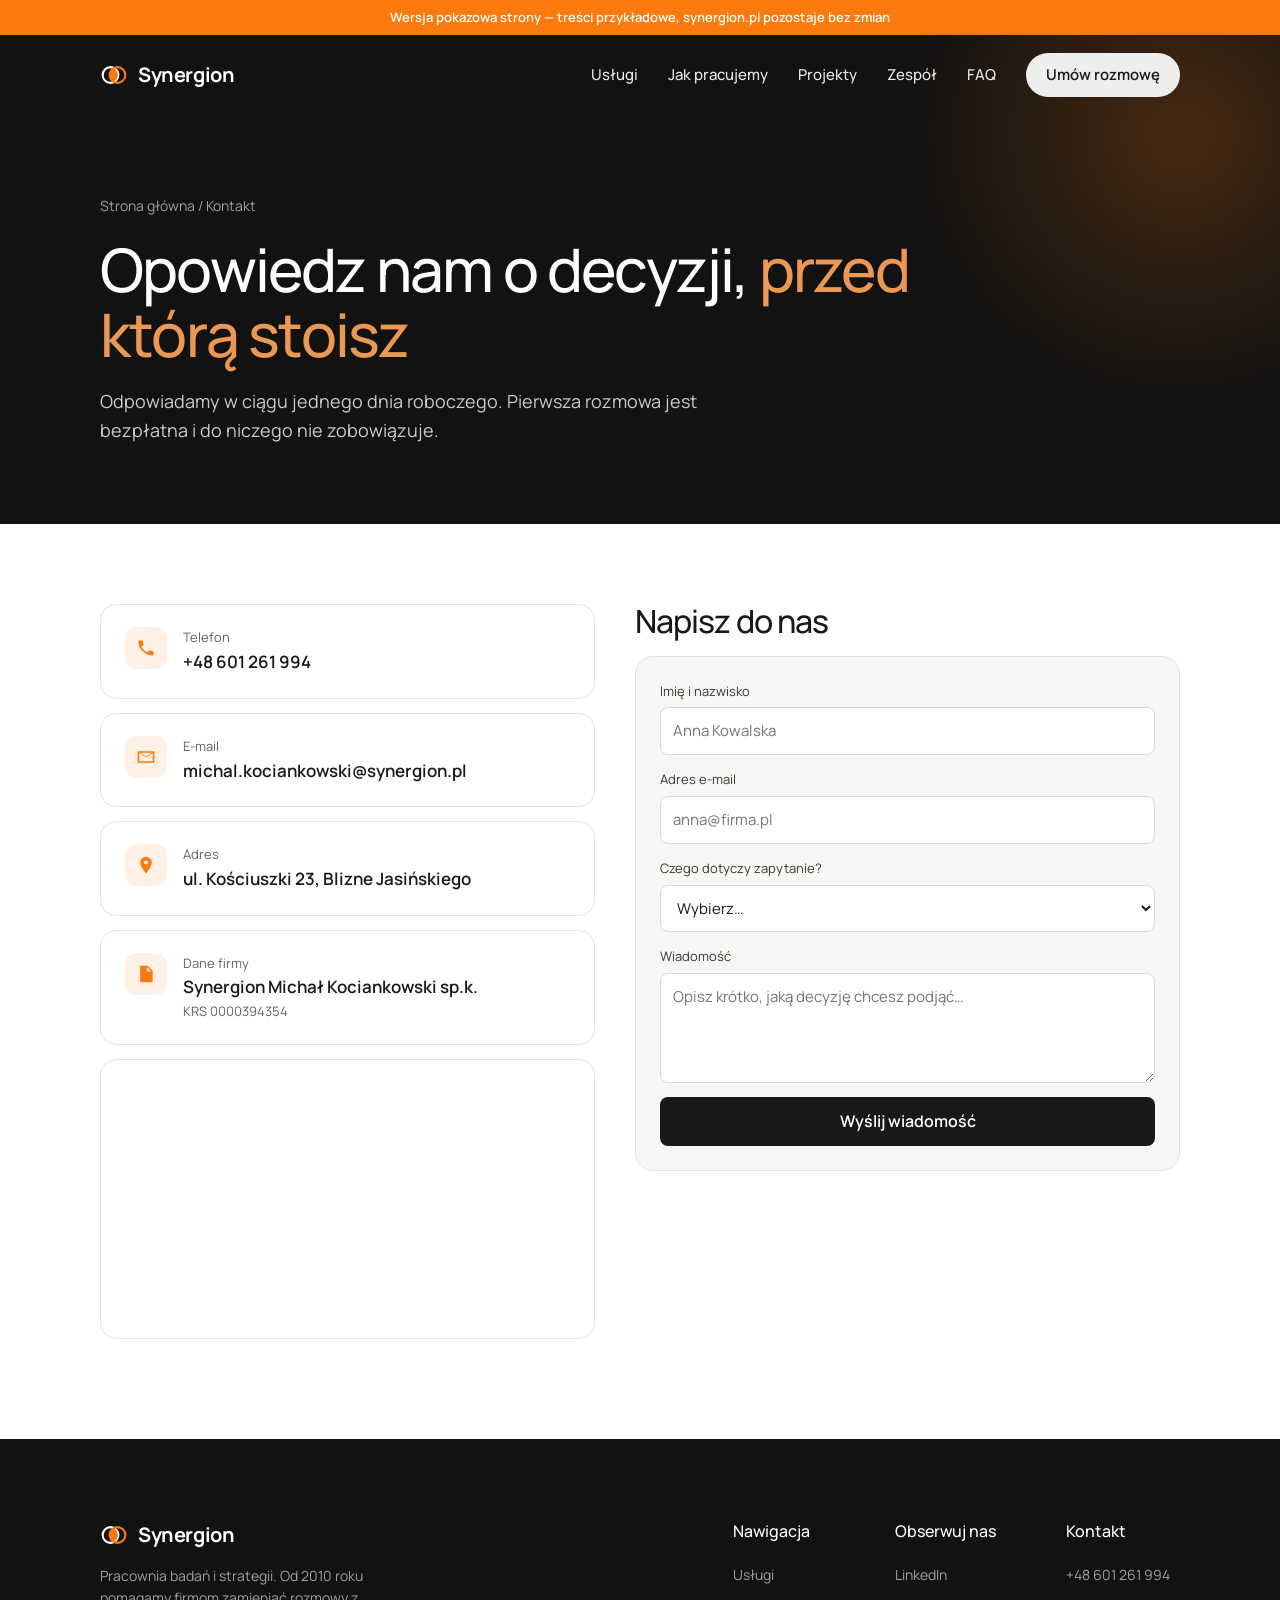
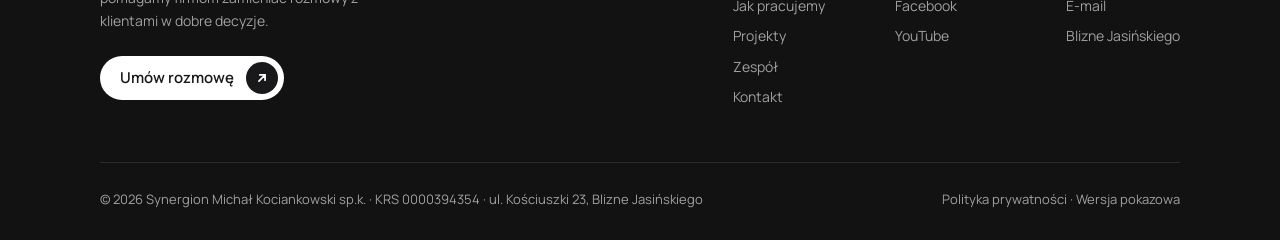
==== kontakt.html @ 0d3d4d8f "Strona pokazowa Synergionu: strona główna, kontakt, 3 case studies Co-Authored-By: Claude Opus 5 <no" ====
<!doctype html>
<html lang="pl">
<head>
<meta charset="utf-8">
<meta name="viewport" content="width=device-width, initial-scale=1">
<meta name="robots" content="noindex, nofollow">
<title>Kontakt — Synergion</title>
<meta name="description" content="Skontaktuj się z Synergionem: telefon, e-mail, adres pracowni w Bliznem Jasińskiego.">
<meta property="og:title" content="Kontakt — Synergion">
<meta property="og:description" content="Skontaktuj się z Synergionem: telefon, e-mail, adres pracowni w Bliznem Jasińskiego.">
<meta property="og:image" content="assets/img/hero-sm.webp">
<meta name="theme-color" content="#121212">
<link rel="icon" href="data:image/svg+xml,%3Csvg xmlns='http://www.w3.org/2000/svg' viewBox='0 0 32 32'%3E%3Crect width='32' height='32' rx='8' fill='%23121212'/%3E%3Ccircle cx='13' cy='16' r='7' fill='none' stroke='%23fff' stroke-width='2.2'/%3E%3Ccircle cx='19' cy='16' r='7' fill='none' stroke='%23ff7a0d' stroke-width='2.2'/%3E%3C/svg%3E">
<link rel="preload" href="assets/fonts/manrope-latin.woff2" as="font" type="font/woff2" crossorigin>
<link rel="stylesheet" href="style.css">
<script>document.documentElement.classList.add("js")</script>
</head>
<body>
<div class="demo-bar">Wersja pokazowa strony — treści przykładowe, synergion.pl pozostaje bez zmian</div>
<header class="nav">
  <div class="wrap">
    <a class="logo" href="index.html" aria-label="Synergion — strona główna"><svg viewBox="0 0 32 32" aria-hidden="true"><circle cx="12" cy="16" r="9" fill="none" stroke="#fff" stroke-width="2.4"/><circle cx="20" cy="16" r="9" fill="none" stroke="#ff7a0d" stroke-width="2.4"/><path d="M16 8.3a9 9 0 010 15.4 9 9 0 010-15.4z" fill="#ff7a0d"/></svg>Synergion</a>
    <button class="burger" aria-label="Menu" aria-expanded="false"><span></span><span></span><span></span></button>
    <nav class="nav-links">
      <a href="index.html#uslugi">Usługi</a>
      <a href="index.html#jak-pracujemy">Jak pracujemy</a>
      <a href="index.html#projekty">Projekty</a>
      <a href="index.html#zespol">Zespół</a>
      <a href="index.html#faq">FAQ</a>
      <a class="btn btn-pill" href="kontakt.html">Umów rozmowę</a>
    </nav>
  </div>
</header>

<main>
<section class="page-hero">
  <div class="wrap">
    <div class="crumbs"><a href="index.html">Strona główna</a> / Kontakt</div>
    <h1 class="rv">Opowiedz nam o decyzji, <em>przed którą stoisz</em></h1>
    <p class="rv d1">Odpowiadamy w ciągu jednego dnia roboczego. Pierwsza rozmowa jest bezpłatna i do niczego nie zobowiązuje.</p>
  </div>
</section>
<div class="wrap">
  <div class="contact-page">
    <div class="info-cards">
      <div class="info-card rv"><span class="ic"><svg viewBox="0 0 24 24" fill="currentColor"><path d="M6.6 10.8a15.1 15.1 0 006.6 6.6l2.2-2.2a1 1 0 011-.25 11.4 11.4 0 003.6.57 1 1 0 011 1V20a1 1 0 01-1 1A17 17 0 013 4a1 1 0 011-1h3.5a1 1 0 011 1c0 1.25.2 2.45.57 3.57a1 1 0 01-.25 1z"/></svg></span><div><span>Telefon</span><a href="tel:+48601261994">+48 601 261 994</a></div></div>
      <div class="info-card rv d1"><span class="ic"><svg viewBox="0 0 24 24" fill="currentColor"><path d="M3 5h18a1 1 0 011 1v12a1 1 0 01-1 1H3a1 1 0 01-1-1V6a1 1 0 011-1zm1 2.2V17h16V7.2l-8 5.3-8-5.3zM5.3 7l6.7 4.4L18.7 7H5.3z"/></svg></span><div><span>E-mail</span><a href="mailto:michal.kociankowski@synergion.pl">michal.kociankowski@synergion.pl</a></div></div>
      <div class="info-card rv d2"><span class="ic"><svg viewBox="0 0 24 24" fill="currentColor"><path d="M12 2a7 7 0 017 7c0 5.2-7 13-7 13S5 14.2 5 9a7 7 0 017-7zm0 4.5A2.5 2.5 0 1012 11.5 2.5 2.5 0 0012 6.5z"/></svg></span><div><span>Adres</span><b>ul. Kościuszki 23, Blizne Jasińskiego</b></div></div>
      <div class="info-card rv d3"><span class="ic"><svg viewBox="0 0 24 24" fill="currentColor"><path d="M6 2h8l6 6v13a1 1 0 01-1 1H6a1 1 0 01-1-1V3a1 1 0 011-1zm7 1.5V9h5.5L13 3.5zM8 13h8v1.6H8V13zm0 3.5h8v1.6H8v-1.6z"/></svg></span><div><span>Dane firmy</span><b>Synergion Michał Kociankowski sp.k.</b><span>KRS 0000394354</span></div></div>
      <div class="map rv"><iframe title="Mapa dojazdu" loading="lazy" src="https://www.openstreetmap.org/export/embed.html?bbox=20.845%2C52.238%2C20.895%2C52.262&amp;layer=mapnik&amp;marker=52.250%2C20.870"></iframe></div>
    </div>
    <div>
      <h2 class="h2 rv" style="font-size:32px">Napisz do nas</h2>
      <form class="form rv d1" data-demo novalidate>
        <label>Imię i nazwisko<input name="n" placeholder="Anna Kowalska" required></label>
        <label>Adres e-mail<input name="e" type="email" placeholder="anna@firma.pl" required></label>
        <label>Czego dotyczy zapytanie?<select name="t"><option>Wybierz…</option><option>Badanie jakościowe</option><option>Badanie ilościowe / fale</option><option>Strategia i warsztaty</option><option>Inny temat</option></select></label>
        <label>Wiadomość<textarea name="m" placeholder="Opisz krótko, jaką decyzję chcesz podjąć…"></textarea></label>
        <button type="submit">Wyślij wiadomość</button>
        <div class="form-ok" role="status">Dziękujemy! To wersja pokazowa strony — wiadomość nie została wysłana. Zadzwoń: +48 601 261 994.</div>
      </form>
    </div>
  </div>
</div>
</main>
<footer class="footer">
  <div class="wrap">
    <div class="footer-top">
      <div class="footer-brand">
        <a class="logo" href="index.html"><svg viewBox="0 0 32 32" aria-hidden="true"><circle cx="12" cy="16" r="9" fill="none" stroke="#fff" stroke-width="2.4"/><circle cx="20" cy="16" r="9" fill="none" stroke="#ff7a0d" stroke-width="2.4"/><path d="M16 8.3a9 9 0 010 15.4 9 9 0 010-15.4z" fill="#ff7a0d"/></svg>Synergion</a>
        <p>Pracownia badań i strategii. Od 2010 roku pomagamy firmom zamieniać rozmowy z klientami w dobre decyzje.</p>
        <a class="btn btn-light" href="kontakt.html">Umów rozmowę<span class="ico"><svg viewBox="0 0 16 16" fill="none" stroke="currentColor" stroke-width="2" stroke-linecap="round"><path d="M4.5 11.5l7-7M5.5 4.5h6v6"/></svg></span></a>
      </div>
      <div class="footer-cols">
        <div>
          <h4>Nawigacja</h4>
          <a href="index.html#uslugi">Usługi</a>
          <a href="index.html#jak-pracujemy">Jak pracujemy</a>
          <a href="index.html#projekty">Projekty</a>
          <a href="index.html#zespol">Zespół</a>
          <a href="kontakt.html">Kontakt</a>
        </div>
        <div>
          <h4>Obserwuj nas</h4>
          <a href="#" onclick="return false">LinkedIn</a>
          <a href="#" onclick="return false">Facebook</a>
          <a href="#" onclick="return false">YouTube</a>
        </div>
        <div>
          <h4>Kontakt</h4>
          <a href="tel:+48601261994">+48 601 261 994</a>
          <a href="mailto:michal.kociankowski@synergion.pl">E-mail</a>
          <a href="kontakt.html">Blizne Jasińskiego</a>
        </div>
      </div>
    </div>
    <div class="footer-bottom">
      <span>© 2026 Synergion Michał Kociankowski sp.k. · KRS 0000394354 · ul. Kościuszki 23, Blizne Jasińskiego</span>
      <span>Polityka prywatności · Wersja pokazowa</span>
    </div>
  </div>
</footer>
<script src="main.js" defer></script>
</body>
</html>
---- style.css ----
@font-face{font-family:"Manrope";font-style:normal;font-weight:300 800;font-display:swap;src:url(assets/fonts/manrope-latin-ext.woff2) format("woff2");unicode-range:U+0100-02BA,U+02BD-02C5,U+02C7-02CC,U+02CE-02D7,U+02DD-02FF,U+0304,U+0308,U+0329,U+1D00-1DBF,U+1E00-1E9F,U+1EF2-1EFF,U+2020,U+20A0-20AB,U+20AD-20C0,U+2113,U+2C60-2C7F,U+A720-A7FF}
@font-face{font-family:"Manrope";font-style:normal;font-weight:300 800;font-display:swap;src:url(assets/fonts/manrope-latin.woff2) format("woff2");unicode-range:U+0000-00FF,U+0131,U+0152-0153,U+02BB-02BC,U+02C6,U+02DA,U+02DC,U+0304,U+0308,U+0329,U+2000-206F,U+20AC,U+2122,U+2191,U+2193,U+2212,U+2215,U+FEFF,U+FFFD}

:root{
  --bg:#ffffff;
  --soft:#f6f6f5;
  --cream:#faf7f0;
  --line:#e4e3e0;
  --ink:#19191c;
  --ink-2:#3b3930;
  --muted:#63625e;
  --dark:#121212;
  --dark-2:#1c1b19;
  --on-dark:#f7f7f7;
  --on-dark-muted:rgba(247,247,247,.62);
  --accent:#ff7a0d;
  --accent-2:#eb9854;
  --accent-soft:#fff1e5;
  --data:#6f8fb5;
  --radius:18px;
  --radius-sm:12px;
  --wrap:1120px;
  --shadow:0 18px 40px -24px rgba(20,18,12,.35);
}

*{box-sizing:border-box;margin:0;padding:0}
html{scroll-behavior:smooth;-webkit-text-size-adjust:100%}
body{font-family:"Manrope",system-ui,-apple-system,"Segoe UI",sans-serif;background:var(--bg);color:var(--ink);font-size:16px;line-height:1.6;overflow-x:hidden}
img{display:block;max-width:100%}
a{color:inherit;text-decoration:none}
button,input,select,textarea{font:inherit;color:inherit}
.wrap{width:100%;max-width:var(--wrap);margin:0 auto;padding:0 20px}
.sr{position:absolute;width:1px;height:1px;overflow:hidden;clip:rect(0 0 0 0)}

/* pasek wersji pokazowej */
.demo-bar{background:var(--accent);color:#fff;font-size:13px;font-weight:600;text-align:center;padding:7px 16px;position:relative;z-index:60}

/* nawigacja */
.nav{position:absolute;left:0;right:0;z-index:50;padding:18px 0}
.nav{transition:background .3s,padding .3s}
.nav.scrolled{position:fixed;top:0;padding:12px 0;background:rgba(18,18,18,.9);backdrop-filter:blur(12px);box-shadow:0 10px 30px -20px rgba(0,0,0,.6)}
.nav .wrap{display:flex;align-items:center;justify-content:space-between;gap:24px}
.logo{display:flex;align-items:center;gap:10px;font-weight:700;font-size:20px;letter-spacing:-.02em;color:#fff}
.logo svg{width:28px;height:28px;flex:none}
.nav-links{display:flex;align-items:center;gap:30px;font-size:15px;font-weight:500;color:#fff}
.nav-links a:not(.btn){opacity:.9;transition:opacity .2s}
.nav-links a:not(.btn):hover{opacity:1;color:var(--accent-2)}
.burger{display:none;background:none;border:0;width:40px;height:40px;cursor:pointer;color:#fff}
.burger span{display:block;width:22px;height:2px;background:currentColor;margin:5px auto;transition:.25s}

/* przyciski */
.btn{display:inline-flex;align-items:center;gap:12px;font-weight:600;font-size:15px;border-radius:999px;padding:6px 6px 6px 20px;border:0;cursor:pointer;transition:transform .2s,background .2s,color .2s;white-space:nowrap}
.btn .ico{width:32px;height:32px;border-radius:50%;display:grid;place-items:center;flex:none;transition:transform .25s}
.btn .ico svg{width:14px;height:14px}
.btn:hover .ico{transform:rotate(45deg)}
.btn:active{transform:scale(.98)}
.btn-light{background:#fff;color:var(--ink)}
.btn-light .ico{background:var(--ink);color:#fff}
.btn-dark{background:var(--ink);color:#fff}
.btn-dark .ico{background:#fff;color:var(--ink)}
.btn-grey{background:#e6e6e4;color:var(--ink)}
.btn-grey .ico{background:var(--ink);color:#fff}
.btn-ghost{background:rgba(255,255,255,.08);color:#fff;padding:12px 22px;border:1px solid rgba(255,255,255,.14)}
.btn-ghost:hover{background:rgba(255,255,255,.16)}
.btn-pill{background:#eeeeec;color:var(--ink);padding:10px 20px}
.btn-pill:hover{background:#fff}
.btn-big{padding:10px 10px 10px 40px;font-size:18px;box-shadow:0 18px 30px -16px rgba(0,0,0,.45)}
.btn-big .ico{width:44px;height:44px}

/* hero */
.hero{position:relative;min-height:760px;display:flex;align-items:center;color:#fff;overflow:hidden;background:#0f0f10}
.hero-bg{position:absolute;inset:0;background:url(assets/img/hero.webp) center right/cover no-repeat}
.hero-bg::after{content:"";position:absolute;inset:0;background:linear-gradient(90deg,rgba(10,10,10,.92) 0%,rgba(10,10,10,.75) 38%,rgba(10,10,10,.15) 70%,rgba(10,10,10,.05) 100%),linear-gradient(0deg,rgba(10,10,10,.6),transparent 30%)}
.hero .wrap{position:relative;padding-top:120px;padding-bottom:80px}
.hero-inner{max-width:600px}
.rating{display:flex;align-items:center;gap:10px;font-size:13px;font-weight:500;margin-bottom:22px}
.stars{display:flex;gap:3px;color:var(--accent)}
.stars svg{width:16px;height:16px}
.hero h1{font-size:clamp(42px,6.2vw,72px);line-height:1.04;font-weight:500;letter-spacing:-.035em;margin-bottom:22px}
.hero h1 em{font-style:normal;color:var(--accent-2)}
.hero p.lead{font-size:18px;line-height:1.55;color:rgba(255,255,255,.82);max-width:540px;margin-bottom:32px}
.hero-ctas{display:flex;flex-wrap:wrap;gap:12px;margin-bottom:44px}
.hero-points{display:flex;flex-wrap:wrap;gap:0;font-size:13px;font-weight:500;color:rgba(255,255,255,.78)}
.hero-points span{padding:0 18px;border-left:1px solid rgba(255,255,255,.25)}
.hero-points span:first-child{padding-left:0;border:0}
.ai-chip{position:absolute;right:max(20px,calc((100vw - var(--wrap))/2 + 20px));bottom:48px;display:flex;align-items:center;gap:12px;background:rgba(20,20,20,.55);border:1px solid rgba(255,255,255,.14);backdrop-filter:blur(14px);border-radius:16px;padding:14px 18px;font-size:13px;max-width:300px}
.ai-chip b{display:block;font-size:14px;color:#fff}
.ai-chip small{color:rgba(255,255,255,.65)}
.pulse{width:10px;height:10px;border-radius:50%;background:#4ade80;box-shadow:0 0 0 0 rgba(74,222,128,.6);animation:pulse 2s infinite;flex:none}
@keyframes pulse{70%{box-shadow:0 0 0 10px rgba(74,222,128,0)}100%{box-shadow:0 0 0 0 rgba(74,222,128,0)}}

/* pasek wiarygodności */
.trust{padding:34px 0;border-bottom:1px solid var(--line)}
.trust .wrap{display:flex;align-items:center;gap:40px}
.trust-label{flex:none;font-size:15px;line-height:1.35;font-weight:500;max-width:190px}
.marquee{overflow:hidden;flex:1;-webkit-mask:linear-gradient(90deg,transparent,#000 10%,#000 90%,transparent);mask:linear-gradient(90deg,transparent,#000 10%,#000 90%,transparent)}
.marquee-track{display:flex;gap:56px;width:max-content;animation:scroll 38s linear infinite}
.trust .marquee-track>span{font-weight:800;font-size:19px;letter-spacing:-.02em;color:#8d8c88;white-space:nowrap;display:flex;align-items:center;gap:10px}
.trust .marquee-track>span i{width:8px;height:8px;border-radius:50%;background:#c9c7c2;display:inline-block}
@keyframes scroll{to{transform:translateX(-50%)}}

/* sekcje */
section{scroll-margin-top:70px}
.sec{padding:110px 0}
.sec-soft{background:var(--soft)}
.sec-dark{background:var(--dark);color:var(--on-dark)}
.head{text-align:center;max-width:640px;margin:0 auto 56px}
.tag{display:inline-flex;align-items:center;gap:7px;background:var(--ink);color:#fff;font-size:13px;font-weight:500;border-radius:999px;padding:5px 14px;margin-bottom:18px}
.tag svg{width:13px;height:13px}
.sec-dark .tag{background:#3b3930}
.head h2,.h2{font-size:clamp(32px,4.2vw,48px);line-height:1.1;font-weight:500;letter-spacing:-.03em;margin-bottom:16px}
.head h2 em,.h2 em{font-style:normal;color:var(--accent)}
.head p{font-size:18px;color:var(--muted);line-height:1.5}
.sec-dark .head p{color:var(--on-dark)}

/* usługi */
.services{display:grid;grid-template-columns:1fr 1fr;gap:16px}
.svc{position:relative;border-radius:var(--radius);overflow:hidden;min-height:500px;color:#fff;display:flex;align-items:flex-end;isolation:isolate}
.svc.wide{grid-column:1/-1}
.svc img{position:absolute;inset:0;width:100%;height:100%;object-fit:cover;z-index:-2;transition:transform .8s cubic-bezier(.2,.7,.2,1)}
.svc::before{content:"";position:absolute;inset:0;z-index:-1;background:linear-gradient(0deg,rgba(0,0,0,.82),rgba(0,0,0,.1) 55%,transparent);transition:background .4s}
.svc:hover img{transform:scale(1.05)}
.svc:hover::before{background:linear-gradient(0deg,rgba(0,0,0,.9),rgba(0,0,0,.45) 70%,rgba(0,0,0,.25))}
.svc-body{padding:30px 32px;width:100%}
.svc-top{display:flex;justify-content:space-between;align-items:center;gap:16px}
.svc h3{font-size:30px;font-weight:500;letter-spacing:-.02em}
.svc-arrow{width:22px;height:22px;flex:none;transition:transform .3s}
.svc:hover .svc-arrow{transform:rotate(45deg)}
.svc-more{display:grid;grid-template-rows:0fr;transition:grid-template-rows .45s ease}
.svc-more>div{overflow:hidden}
.svc:hover .svc-more,.svc:focus-within .svc-more{grid-template-rows:1fr}
.svc-more p{margin-top:14px;color:rgba(255,255,255,.85);max-width:560px}
.svc-more ul{list-style:none;display:flex;flex-wrap:wrap;gap:8px;margin:16px 0 18px}
.svc-more li{font-size:13px;background:rgba(255,255,255,.14);border:1px solid rgba(255,255,255,.2);border-radius:999px;padding:4px 12px}

/* dlaczego */
.why{display:grid;grid-template-columns:1fr 1fr 1fr;grid-template-rows:auto auto;gap:16px}
.why-photo{grid-row:1/3;position:relative;border-radius:var(--radius);overflow:hidden;min-height:480px}
.why-photo img{position:absolute;inset:0;width:100%;height:100%;object-fit:cover}
.why-stat{position:absolute;left:16px;right:16px;bottom:16px;background:rgba(255,255,255,.72);backdrop-filter:blur(14px);border-radius:14px;padding:20px}
.why-stat strong{display:block;font-size:48px;line-height:1;font-weight:500;color:var(--accent);letter-spacing:-.03em}
.why-stat>span{display:block;font-size:20px;margin:6px 0 16px}
.card{background:#fff;border:1px solid var(--line);border-radius:var(--radius);padding:26px}
.card .ic{width:44px;height:44px;color:var(--accent);margin-bottom:26px}
.card h3{font-size:21px;font-weight:500;letter-spacing:-.01em;margin-bottom:8px}
.card p{color:var(--muted);font-size:15px}

/* opinia */
.story{display:grid;grid-template-columns:1fr 1fr;gap:60px;align-items:center;max-width:960px;margin:0 auto}
.story blockquote{font-size:clamp(24px,2.6vw,30px);line-height:1.25;letter-spacing:-.02em;font-weight:500;margin-bottom:30px}
.story blockquote em{font-style:normal;color:var(--accent)}
.story figure img{border-radius:var(--radius);aspect-ratio:22/24;object-fit:cover;width:100%}
.story figcaption{margin-top:14px;padding-left:4px}
.story figcaption b{display:block;font-weight:500;font-size:18px}
.story figcaption span{font-size:14px;color:var(--muted)}
.chips{margin-top:70px;display:grid;gap:14px}
.chips .marquee-track{gap:12px;animation-duration:50s}
.chips .row2 .marquee-track{animation-direction:reverse}
.chip{font-size:14px;border-radius:999px;padding:6px 16px;white-space:nowrap;background:#ededeb;color:var(--ink-2)}
.chip.o{background:var(--accent-soft);color:#d9620a;border:1px solid #fbd7b8}

/* formy współpracy */
.plans{display:grid;grid-template-columns:1fr 1fr;gap:22px;max-width:1000px;margin:0 auto;align-items:start}
.plan{background:#fff;border:1px solid var(--line);border-radius:var(--radius);padding:34px 30px}
.plan.hot{border:3px solid var(--accent);border-top-width:16px;position:relative}
.plan.hot .badge{position:absolute;top:-13px;right:22px;background:var(--accent);color:#fff;font-size:12px;font-weight:700;padding:2px 12px;border-radius:999px;transform:translateY(-50%)}
.plan-name{display:flex;align-items:center;gap:12px;font-size:24px;font-weight:500;margin-bottom:20px}
.plan-name i{width:36px;height:36px;border-radius:9px;background:var(--soft);display:grid;place-items:center;border:1px solid var(--line)}
.plan-name i svg{width:18px;height:18px}
.plan-price{font-size:40px;font-weight:500;letter-spacing:-.03em;line-height:1}
.plan-price small{font-size:16px;color:var(--muted);letter-spacing:0;margin-left:6px}
.plan>p{color:var(--muted);margin:16px 0 22px;font-size:15px}
.plan ul{list-style:none;margin-top:28px;display:grid;gap:12px}
.plan li{display:flex;gap:12px;font-size:15px}
.plan li svg{width:20px;height:20px;flex:none;margin-top:2px}

/* proces */
.process{display:grid;grid-template-columns:1fr 1fr;gap:70px;align-items:start}
.steps{display:grid;gap:26px;padding:40px 0 120px}
.step{border-top:1px solid rgba(255,255,255,.12);padding-top:30px;opacity:.35;transition:opacity .5s}
.step.on{opacity:1}
.step-no{font-size:14px;font-weight:700;color:var(--accent);letter-spacing:.08em;margin-bottom:14px}
.step h3{font-size:30px;font-weight:500;letter-spacing:-.02em;margin-bottom:12px}
.step p{color:var(--on-dark-muted);margin-bottom:16px}
.step ul{list-style:none;display:grid;gap:8px;font-size:15px}
.step li{display:flex;gap:10px;align-items:flex-start}
.step li::before{content:"";width:6px;height:6px;border-radius:50%;background:var(--accent);flex:none;margin-top:9px}
.step .ai svg{width:11px;height:11px}
.step .ai{display:inline-flex;align-items:center;gap:6px;font-size:12px;font-weight:600;color:#9fc2ea;background:rgba(111,143,181,.16);border:1px solid rgba(111,143,181,.35);padding:2px 10px;border-radius:999px;margin-bottom:14px}
.proc-media{position:sticky;top:110px;border-radius:var(--radius);overflow:hidden;aspect-ratio:1/1.05}
.proc-media img{width:100%;height:100%;object-fit:cover}
.proc-panel{position:absolute;left:18px;right:18px;bottom:18px;background:rgba(16,16,16,.72);backdrop-filter:blur(16px);border:1px solid rgba(255,255,255,.12);border-radius:14px;padding:18px 20px}
.proc-panel-top{display:flex;justify-content:space-between;align-items:center;font-size:13px;color:var(--on-dark-muted);margin-bottom:12px}
.proc-panel-top b{color:#fff;font-weight:600}
.bars{display:flex;align-items:flex-end;gap:6px;height:60px}
.bars i{flex:1;background:linear-gradient(180deg,var(--accent-2),var(--accent));border-radius:4px 4px 0 0;transform-origin:bottom;animation:grow 1.4s cubic-bezier(.2,.7,.2,1) both}
.bars i:nth-child(odd){background:linear-gradient(180deg,#a9c3e2,var(--data))}
@keyframes grow{from{transform:scaleY(.1)}}
.proc-status{display:flex;gap:10px;align-items:center;margin-top:12px;font-size:13px}

/* case studies */
.cases{display:grid;gap:50px;max-width:1000px;margin:0 auto}
.case{display:grid;grid-template-columns:1fr 1fr;gap:40px;background:var(--soft);border:3px solid #ebebea;border-radius:22px;padding:14px;align-items:center;transition:border-color .3s}
.case:hover{border-color:#ffd2ac}
.case-img{border-radius:14px;overflow:hidden;aspect-ratio:1/1.08}
.case-img img{width:100%;height:100%;object-fit:cover;transition:transform .8s}
.case:hover .case-img img{transform:scale(1.04)}
.case-body{padding:20px 30px 20px 0}
.case h3{font-size:28px;line-height:1.2;font-weight:500;letter-spacing:-.02em;margin-bottom:16px}
.case p{color:var(--ink-2);font-size:15px;margin-bottom:22px}
.tags{display:flex;flex-wrap:wrap;gap:10px;margin-bottom:24px}
.tags span{background:#e2e2e0;border-radius:999px;padding:4px 16px;font-size:14px}
.checks{list-style:none;display:grid;gap:12px;margin-bottom:28px;font-size:15px}
.checks li{display:flex;gap:12px;align-items:center}
.checks svg{width:16px;height:16px;flex:none}

/* opinie */
.reviews{background:#fff;border-radius:6px;padding:26px 0;overflow:hidden}
.reviews .marquee-track{gap:18px;animation-duration:60s}
.reviews:hover .marquee-track{animation-play-state:paused}
.review{width:360px;flex:none;background:#efefee;border-radius:16px;padding:28px}
.review-who{display:flex;gap:14px;align-items:center;padding-bottom:16px;margin-bottom:16px;border-bottom:1px solid #dcdcda}
.avatar{width:50px;height:50px;border-radius:50%;display:grid;place-items:center;font-weight:700;color:#fff;flex:none}
.review-who b{display:block;font-weight:500;font-size:18px;line-height:1.2}
.review-who span{font-size:13px;color:var(--muted)}
.review p{font-size:15px;color:var(--ink-2);min-height:120px}
.review-score .stars svg{width:15px;height:15px}
.review-score{display:flex;align-items:center;gap:10px;margin-top:16px;font-weight:700;color:#77756f;font-size:18px}
.stats{display:grid;grid-template-columns:repeat(3,1fr);max-width:900px;margin:40px auto;background:#fff;border-radius:18px;padding:26px 10px}
.stat{text-align:center;padding:0 14px;border-left:1px solid var(--line)}
.stat:first-child{border:0}
.stat b{display:block;font-size:52px;font-weight:500;letter-spacing:-.03em;line-height:1.1}
.stat>span{font-size:20px;color:var(--ink-2)}
.center{text-align:center}

/* zespół */
.team{display:grid;grid-template-columns:repeat(5,1fr);gap:14px}
.member img{width:100%;aspect-ratio:1/1.06;object-fit:cover;border-radius:16px;background:var(--soft);transition:filter .4s}
.member:hover img{filter:saturate(1.1) contrast(1.03)}
.member-ph{position:relative}
.member-ph .lead-badge{position:absolute;left:10px;top:10px;background:var(--accent);color:#fff;font-size:12px;font-weight:700;padding:3px 10px;border-radius:999px}
.member h3{font-size:20px;font-weight:500;letter-spacing:-.01em;margin-top:16px;line-height:1.25}
.member p{color:var(--muted);font-size:15px;line-height:1.4;margin-top:4px}

/* FAQ */
.faq{max-width:720px;margin:0 auto;display:grid;gap:12px}
.faq details{background:#fff;border:1px solid var(--line);border-radius:14px;transition:border-color .3s}
.faq details[open]{border-color:#d7d6d2}
.faq summary{list-style:none;cursor:pointer;display:flex;justify-content:space-between;align-items:center;gap:20px;padding:22px 24px;font-size:18px;font-weight:500}
.faq summary::-webkit-details-marker{display:none}
.faq summary i{width:18px;height:18px;position:relative;flex:none;transition:transform .3s}
.faq summary i::before,.faq summary i::after{content:"";position:absolute;left:0;right:0;top:50%;height:1.6px;background:var(--ink);transform:translateY(-50%)}
.faq summary i::after{transform:translateY(-50%) rotate(90deg)}
.faq details[open] summary i{transform:rotate(45deg)}
.faq .ans{padding:0 24px 22px;color:var(--ink-2);font-size:15px}

/* kontakt */
.contact{position:relative;color:#fff;background:var(--dark);overflow:hidden}
.contact-bg{position:absolute;inset:0 45% 0 0;background:url(assets/img/kontakt.webp) center/cover}
.contact-bg::after{content:"";position:absolute;inset:0;background:linear-gradient(90deg,rgba(18,18,18,.55),rgba(18,18,18,.35) 50%,var(--dark) 100%),linear-gradient(0deg,var(--dark),transparent 35%)}
.contact .wrap{position:relative;display:grid;grid-template-columns:1fr 1fr;gap:60px;padding-top:50px;padding-bottom:50px;align-items:stretch}
.contact-info{display:flex;flex-direction:column;justify-content:space-between;padding:10px 0;gap:40px}
.contact-info .tag{background:rgba(0,0,0,.45)}
.contact h2{font-size:clamp(34px,4vw,46px);font-weight:500;letter-spacing:-.03em;line-height:1.1;margin-bottom:14px}
.contact-info p{font-size:18px;font-weight:600;max-width:380px;line-height:1.45}
.contact-lines a{display:flex;gap:12px;align-items:center;padding:12px 0;border-bottom:1px solid rgba(255,255,255,.18);font-size:15px}
.contact-lines svg{width:18px;height:18px;flex:none}
.form{background:rgba(130,130,128,.62);backdrop-filter:blur(10px);border-radius:18px;padding:24px;display:grid;gap:14px}
.form label{font-size:13px;display:grid;gap:6px}
.form input,.form select,.form textarea{background:#fff;color:var(--ink);border:1px solid #d8d8d6;border-radius:8px;padding:11px 12px;font-size:15px;width:100%}
.form textarea{min-height:110px;resize:vertical}
.form input:focus,.form select:focus,.form textarea:focus{outline:2px solid var(--accent);outline-offset:1px}
.form button{background:#555451;color:#fff;border:0;border-radius:8px;padding:12px;font-weight:600;cursor:pointer;transition:background .2s}
.form button:hover{background:var(--accent)}
.form-ok{display:none;background:#fff;color:var(--ink);border-radius:10px;padding:14px;font-size:14px}
.form.sent .form-ok{display:block}

/* stopka */
.footer{background:var(--dark);color:#fff;padding:80px 0 30px}
.footer-top{display:flex;justify-content:space-between;gap:40px;flex-wrap:wrap;padding-bottom:50px;border-bottom:1px solid rgba(255,255,255,.1)}
.footer-brand p{color:var(--on-dark-muted);font-size:14px;max-width:300px;margin:14px 0 24px}
.footer-cols{display:flex;gap:70px}
.footer-cols h4{font-weight:500;font-size:16px;margin-bottom:16px}
.footer-cols a{display:block;font-size:14px;color:var(--on-dark-muted);padding:4px 0;transition:color .2s}
.footer-cols a:hover{color:#fff}
.footer-bottom{display:flex;justify-content:space-between;flex-wrap:wrap;gap:12px;padding-top:26px;font-size:13px;color:var(--on-dark-muted)}

/* podstrony */
.page-hero{background:var(--dark);color:#fff;padding:160px 0 80px;position:relative;overflow:hidden}
.page-hero::after{content:"";position:absolute;right:-200px;top:-200px;width:600px;height:600px;border-radius:50%;background:radial-gradient(circle,rgba(255,122,13,.22),transparent 65%)}
.crumbs{font-size:14px;color:var(--on-dark-muted);margin-bottom:20px}
.crumbs a:hover{color:#fff}
.page-hero h1{font-size:clamp(36px,5vw,60px);line-height:1.08;font-weight:500;letter-spacing:-.03em;max-width:860px;margin-bottom:20px}
.page-hero h1 em{font-style:normal;color:var(--accent-2)}
.page-hero p{font-size:18px;color:rgba(255,255,255,.78);max-width:640px}
.page-hero .tags span{background:rgba(255,255,255,.1);color:#fff}
.cs-cover{margin-top:-40px;position:relative;z-index:2}
.cs-cover img{border-radius:22px;width:100%;aspect-ratio:21/9;object-fit:cover;box-shadow:var(--shadow)}
.cs-meta{display:grid;grid-template-columns:repeat(4,1fr);gap:14px;margin:40px 0 70px}
.cs-meta div{background:var(--soft);border-radius:14px;padding:18px 20px}
.cs-meta span{display:block;font-size:13px;color:var(--muted)}
.cs-meta b{font-weight:600}
.cs-body{display:grid;grid-template-columns:260px 1fr;gap:60px;margin-bottom:80px}
.cs-body h2{font-size:28px;font-weight:500;letter-spacing:-.02em;line-height:1.2}
.cs-body .txt p{color:var(--ink-2);font-size:17px;margin-bottom:16px}
.cs-body .txt ul{margin:0 0 16px 20px;color:var(--ink-2);font-size:17px}
.cs-body .txt li{margin-bottom:6px}
.cs-results{display:grid;grid-template-columns:repeat(3,1fr);gap:16px;margin-bottom:80px}
.cs-results div{background:var(--dark);color:#fff;border-radius:18px;padding:30px}
.cs-results b{display:block;font-size:52px;font-weight:500;color:var(--accent);letter-spacing:-.03em;line-height:1}
.cs-results span{display:block;margin-top:10px;color:var(--on-dark-muted)}
.cs-quote{background:var(--cream);border-radius:22px;padding:50px;margin-bottom:80px}
.cs-quote blockquote{font-size:clamp(22px,2.4vw,28px);line-height:1.3;letter-spacing:-.02em;font-weight:500;max-width:800px}
.cs-quote cite{display:block;margin-top:20px;font-style:normal;color:var(--muted)}
.cs-next{display:flex;justify-content:space-between;align-items:center;gap:20px;flex-wrap:wrap;border-top:1px solid var(--line);padding:40px 0 100px}
.cs-next small{display:block;color:var(--muted)}
.cs-next a.nx{font-size:24px;font-weight:500;letter-spacing:-.02em}
.cs-next a.nx:hover{color:var(--accent)}
.contact-page{display:grid;grid-template-columns:1fr 1.1fr;gap:40px;padding:80px 0 100px}
.contact-page .form{background:var(--soft);border:1px solid var(--line)}
.contact-page .form label{color:var(--ink-2)}
.contact-page .form button{background:var(--ink)}
.contact-page>*,.info-card>div{min-width:0}
.info-card a{overflow-wrap:anywhere}
.info-cards{display:grid;gap:14px;align-content:start}
.info-card{border:1px solid var(--line);border-radius:16px;padding:22px 24px;display:flex;gap:16px}
.info-card .ic{width:42px;height:42px;border-radius:12px;background:var(--accent-soft);color:var(--accent);display:grid;place-items:center;flex:none}
.info-card .ic svg{width:20px;height:20px}
.info-card span{display:block;font-size:13px;color:var(--muted)}
.info-card b,.info-card a{font-weight:600;font-size:17px}
.info-card a:hover{color:var(--accent)}
.map{border-radius:16px;overflow:hidden;border:1px solid var(--line);height:280px}
.map iframe{width:100%;height:100%;border:0;filter:grayscale(.4)}

/* animacje wejścia */
.js .rv{opacity:0;transform:translateY(26px);transition:opacity .8s ease,transform .8s cubic-bezier(.2,.7,.2,1)}
.js .rv.in{opacity:1;transform:none}
.rv.d1{transition-delay:.08s}.rv.d2{transition-delay:.16s}.rv.d3{transition-delay:.24s}.rv.d4{transition-delay:.32s}

/* responsywność */
@media (max-width:1000px){
  .team{grid-template-columns:repeat(3,1fr)}
  .why{grid-template-columns:1fr 1fr}
  .why-photo{grid-column:1/-1;grid-row:auto;min-height:380px}
  .process{grid-template-columns:1fr;gap:20px}
  .proc-media{position:relative;top:0;aspect-ratio:16/11;order:-1}
  .steps{padding:10px 0 0}
  .step{opacity:1}
  .ai-chip{display:none}
}
@media (max-width:820px){
  .nav-links{position:fixed;inset:0;background:rgba(14,14,14,.99);flex-direction:column;justify-content:center;gap:26px;font-size:22px;opacity:0;pointer-events:none;transition:opacity .3s}
  .nav-links.open{opacity:1;pointer-events:auto}
  .burger{display:block;position:relative;z-index:70}
  .burger.x span:nth-child(1){transform:translateY(7px) rotate(45deg)}
  .burger.x span:nth-child(2){opacity:0}
  .burger.x span:nth-child(3){transform:translateY(-7px) rotate(-45deg)}
  .sec{padding:80px 0}
  .services,.plans,.story,.case,.contact .wrap,.contact-page,.cs-body{grid-template-columns:1fr}
  .svc{min-height:420px}
  .svc .svc-more{grid-template-rows:1fr}
  .svc::before,.svc:hover::before{background:linear-gradient(0deg,rgba(0,0,0,.94) 0%,rgba(0,0,0,.82) 55%,rgba(0,0,0,.35) 100%)}
  .story{gap:30px}
  .case{gap:10px}
  .case-img{aspect-ratio:16/11}
  .case-body{padding:14px 10px 10px}
  .trust .wrap{flex-direction:column;align-items:flex-start;gap:18px}
  .trust-label{max-width:none}
  .marquee{width:100%}
  .contact-bg{inset:0 0 50% 0}
  .cs-meta{grid-template-columns:1fr 1fr}
  .cs-results{grid-template-columns:1fr}
  .cs-body{gap:14px}
  .cs-quote{padding:30px 24px}
  .footer-cols{gap:40px}
}
@media (max-width:560px){
  .wrap{padding:0 16px}
  .hero{min-height:720px}
  .hero-bg{background-image:url(assets/img/hero-sm.webp);background-position:72% center}
  .hero-bg::after{background:linear-gradient(0deg,rgba(10,10,10,.95) 0%,rgba(10,10,10,.8) 45%,rgba(10,10,10,.25) 100%)}
  .hero .wrap{padding-top:260px;padding-bottom:50px}
  .hero-points{gap:8px}
  .hero-points span{border:0;padding:0 12px 0 0}
  .why,.team{grid-template-columns:1fr 1fr}
  .why .card{grid-column:1/-1}
  .member:first-child{grid-column:1/-1}
  .member:first-child img{aspect-ratio:4/3;object-position:center 30%}
  .stats{grid-template-columns:1fr;gap:20px}
  .stat{border:0}
  .stat b{font-size:44px}
  .review{width:290px}
  .svc h3{font-size:25px}
  .svc-body{padding:24px 22px}
  .plan{padding:28px 22px}
  .btn-big{padding-left:26px;font-size:16px}
  .cs-meta{grid-template-columns:1fr}
  .team .member h3{font-size:17px}
}
@media (prefers-reduced-motion:reduce){
  *,*::before,*::after{animation:none!important;transition:none!important;scroll-behavior:auto!important}
  .rv{opacity:1;transform:none}
}
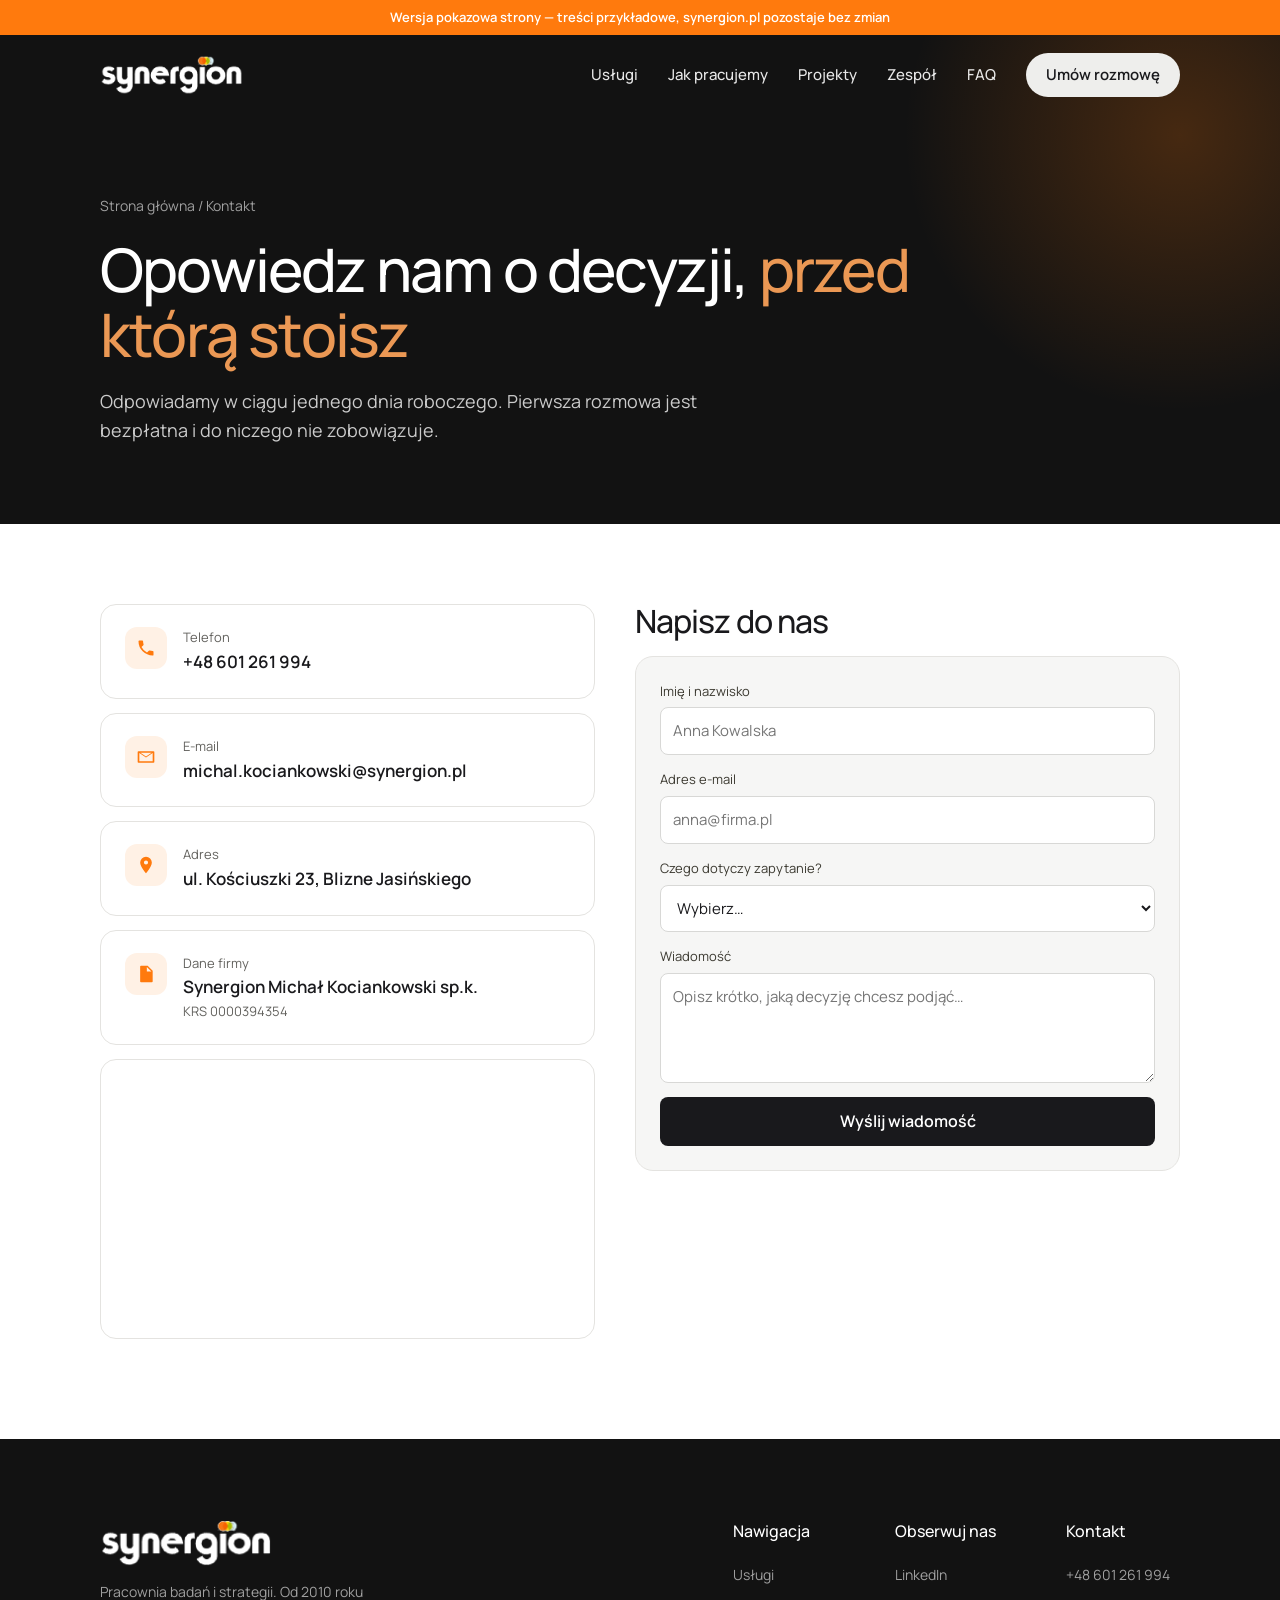
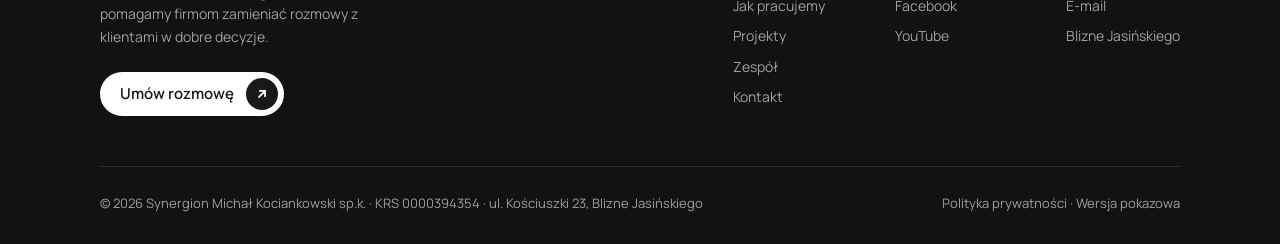
==== commit 8090b14b: "Prawdziwe logo Synergionu w nawigacji, stopce i favikonie Co-Authored-By: Claude Opus 5 <noreply@ant" ====
--- a/kontakt.html
+++ b/kontakt.html
@@ -10,7 +10,7 @@
 <meta property="og:description" content="Skontaktuj się z Synergionem: telefon, e-mail, adres pracowni w Bliznem Jasińskiego.">
 <meta property="og:image" content="assets/img/hero-sm.webp">
 <meta name="theme-color" content="#121212">
-<link rel="icon" href="data:image/svg+xml,%3Csvg xmlns='http://www.w3.org/2000/svg' viewBox='0 0 32 32'%3E%3Crect width='32' height='32' rx='8' fill='%23121212'/%3E%3Ccircle cx='13' cy='16' r='7' fill='none' stroke='%23fff' stroke-width='2.2'/%3E%3Ccircle cx='19' cy='16' r='7' fill='none' stroke='%23ff7a0d' stroke-width='2.2'/%3E%3C/svg%3E">
+<link rel="icon" type="image/png" href="assets/img/favicon.png">
 <link rel="preload" href="assets/fonts/manrope-latin.woff2" as="font" type="font/woff2" crossorigin>
 <link rel="stylesheet" href="style.css">
 <script>document.documentElement.classList.add("js")</script>
@@ -19,7 +19,7 @@
 <div class="demo-bar">Wersja pokazowa strony — treści przykładowe, synergion.pl pozostaje bez zmian</div>
 <header class="nav">
   <div class="wrap">
-    <a class="logo" href="index.html" aria-label="Synergion — strona główna"><svg viewBox="0 0 32 32" aria-hidden="true"><circle cx="12" cy="16" r="9" fill="none" stroke="#fff" stroke-width="2.4"/><circle cx="20" cy="16" r="9" fill="none" stroke="#ff7a0d" stroke-width="2.4"/><path d="M16 8.3a9 9 0 010 15.4 9 9 0 010-15.4z" fill="#ff7a0d"/></svg>Synergion</a>
+    <a class="logo" href="index.html" aria-label="Synergion — strona główna"><img src="assets/img/logo-light.png" alt="Synergion" width="347" height="97"></a>
     <button class="burger" aria-label="Menu" aria-expanded="false"><span></span><span></span><span></span></button>
     <nav class="nav-links">
       <a href="index.html#uslugi">Usługi</a>
@@ -67,7 +67,7 @@
   <div class="wrap">
     <div class="footer-top">
       <div class="footer-brand">
-        <a class="logo" href="index.html"><svg viewBox="0 0 32 32" aria-hidden="true"><circle cx="12" cy="16" r="9" fill="none" stroke="#fff" stroke-width="2.4"/><circle cx="20" cy="16" r="9" fill="none" stroke="#ff7a0d" stroke-width="2.4"/><path d="M16 8.3a9 9 0 010 15.4 9 9 0 010-15.4z" fill="#ff7a0d"/></svg>Synergion</a>
+        <a class="logo" href="index.html"><img src="assets/img/logo-light.png" alt="Synergion" width="347" height="97"></a>
         <p>Pracownia badań i strategii. Od 2010 roku pomagamy firmom zamieniać rozmowy z klientami w dobre decyzje.</p>
         <a class="btn btn-light" href="kontakt.html">Umów rozmowę<span class="ico"><svg viewBox="0 0 16 16" fill="none" stroke="currentColor" stroke-width="2" stroke-linecap="round"><path d="M4.5 11.5l7-7M5.5 4.5h6v6"/></svg></span></a>
       </div>
--- a/style.css
+++ b/style.css
@@ -41,7 +41,8 @@
 .nav.scrolled{position:fixed;top:0;padding:12px 0;background:rgba(18,18,18,.9);backdrop-filter:blur(12px);box-shadow:0 10px 30px -20px rgba(0,0,0,.6)}
 .nav .wrap{display:flex;align-items:center;justify-content:space-between;gap:24px}
 .logo{display:flex;align-items:center;gap:10px;font-weight:700;font-size:20px;letter-spacing:-.02em;color:#fff}
-.logo svg{width:28px;height:28px;flex:none}
+.logo img{height:40px;width:auto;flex:none}
+.footer .logo img{height:48px}
 .nav-links{display:flex;align-items:center;gap:30px;font-size:15px;font-weight:500;color:#fff}
 .nav-links a:not(.btn){opacity:.9;transition:opacity .2s}
 .nav-links a:not(.btn):hover{opacity:1;color:var(--accent-2)}
